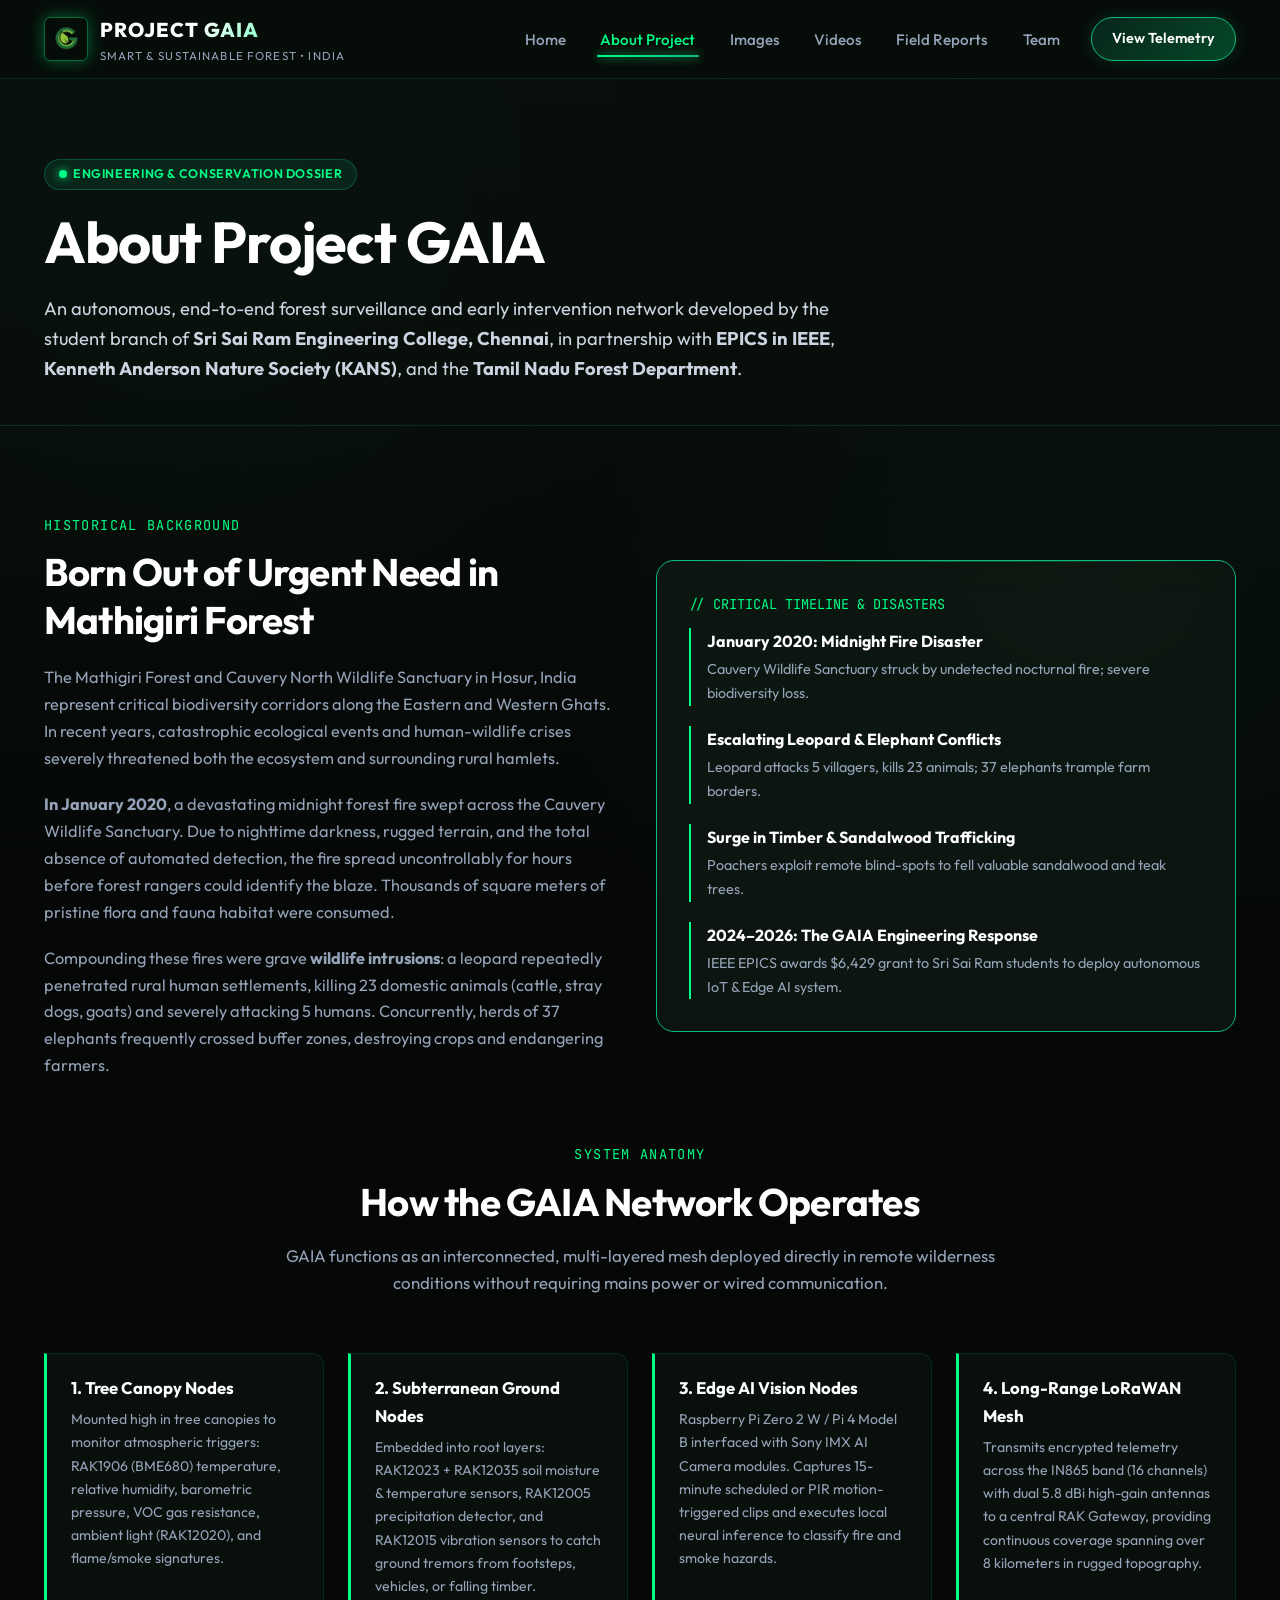
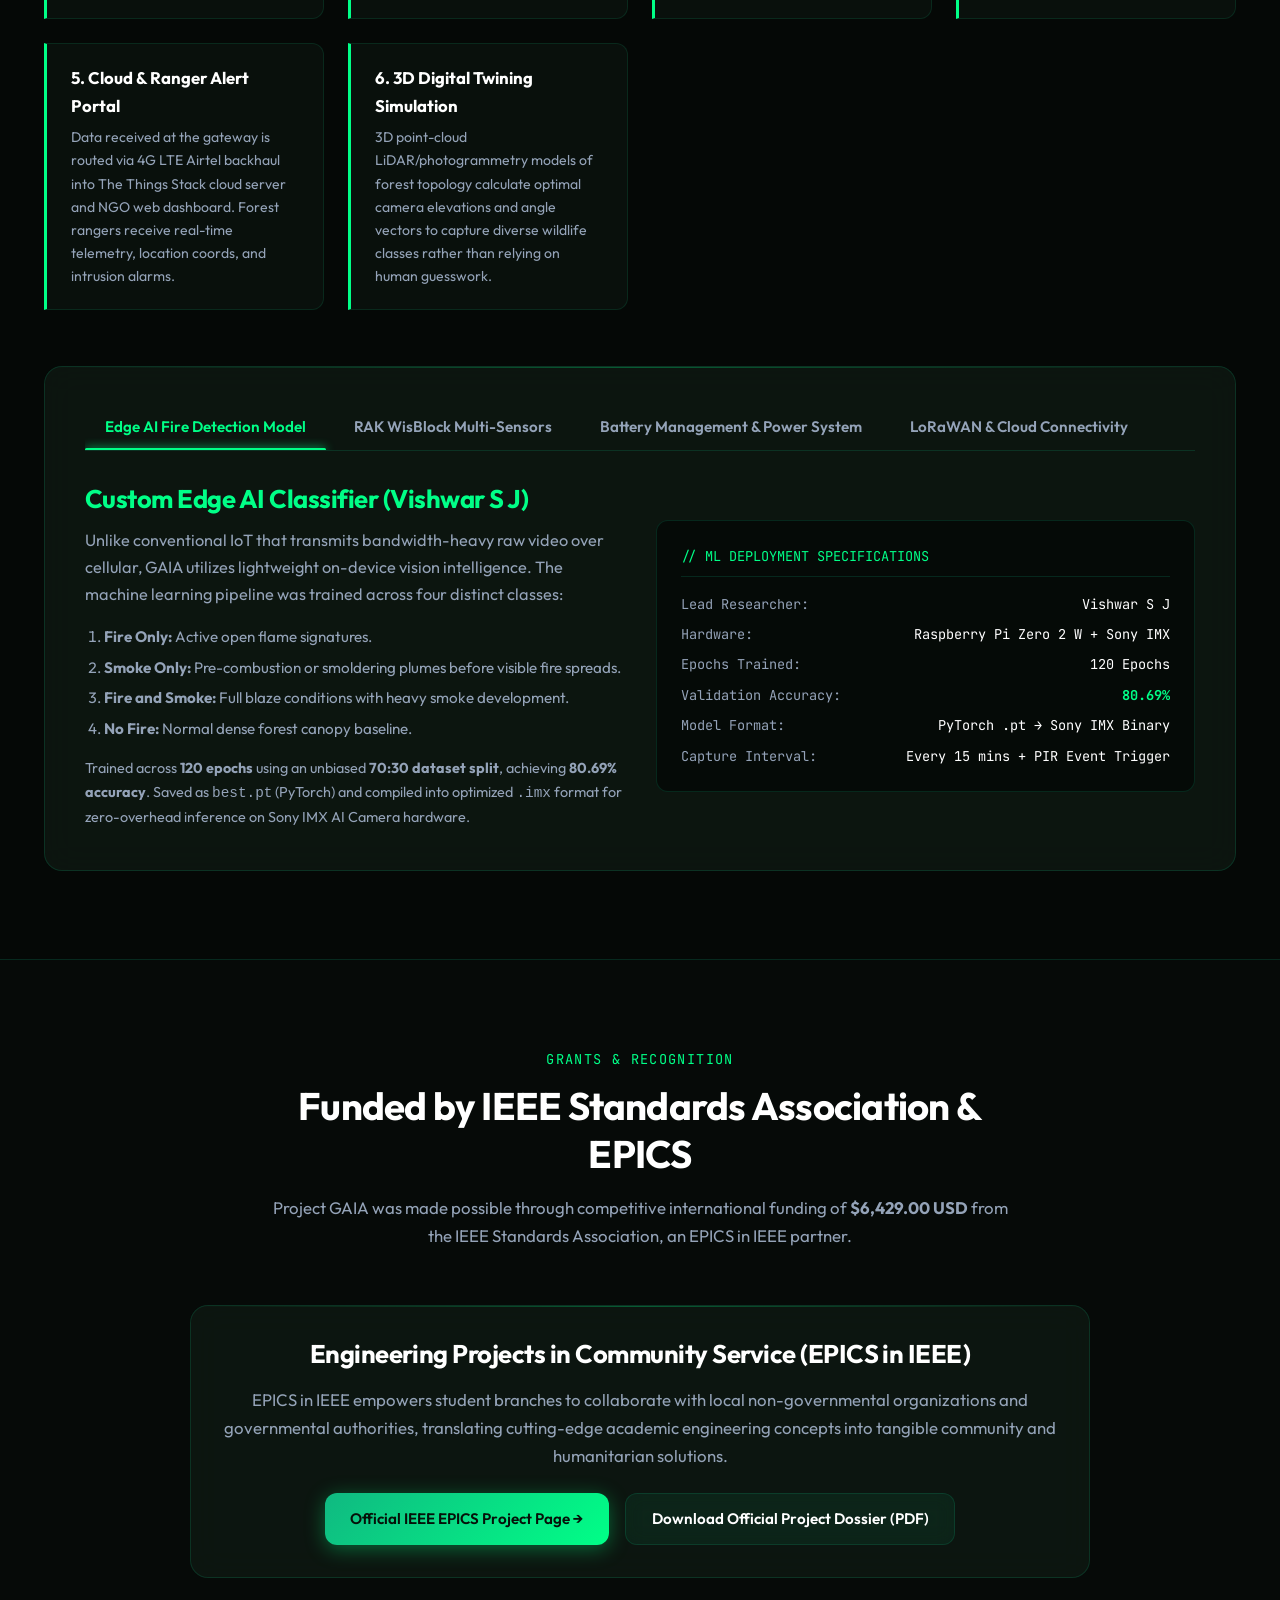
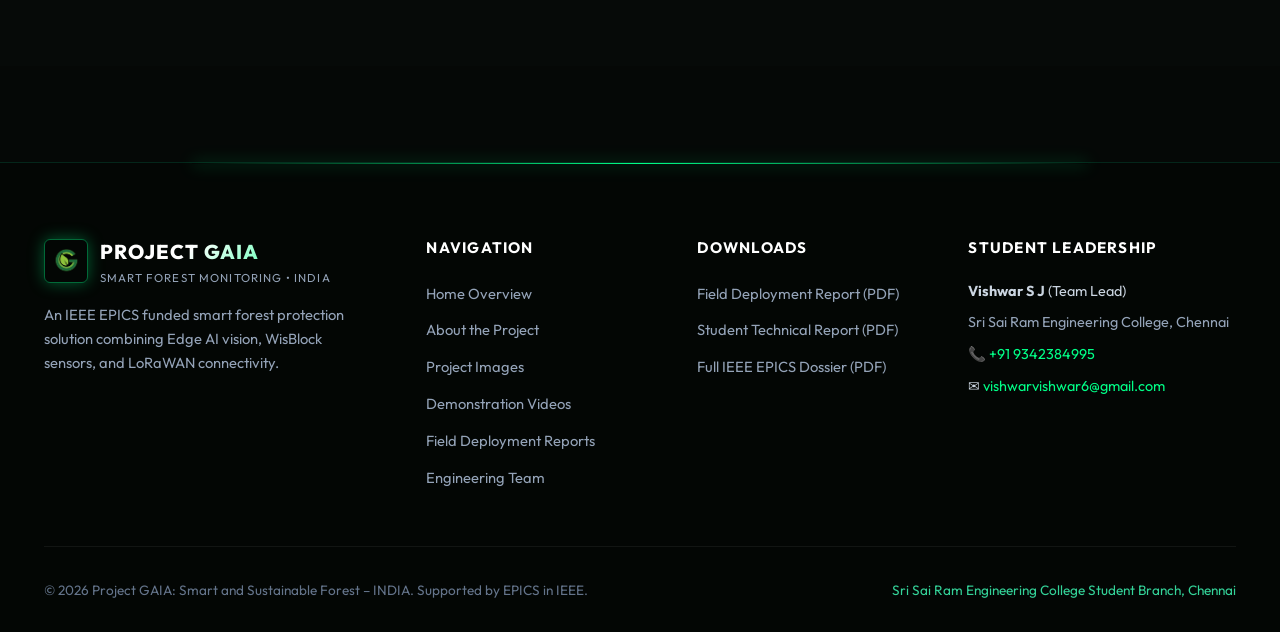
==== about.html @ 114e64c2 "feat: complete Project GAIA static website, assets, and field deployment documentation" ====
<!DOCTYPE html>
<html lang="en">
<head>
  <meta charset="UTF-8">
  <meta name="viewport" content="width=device-width, initial-scale=1.0">
  <title>About Project GAIA | Smart Forest Architecture & Objectives</title>
  <meta name="description" content="Detailed engineering overview of Project GAIA: IEEE EPICS funded smart forest protection system for Cauvery Wildlife Sanctuary and Mathigiri Forest, Hosur, India.">
  <link rel="icon" type="image/png" href="assets/images/logo.png">
  
  <link rel="preconnect" href="https://fonts.googleapis.com">
  <link rel="preconnect" href="https://fonts.gstatic.com" crossorigin>
  <link href="https://fonts.googleapis.com/css2?family=JetBrains+Mono:wght@400;600;700&family=Outfit:wght@400;500;600;700;800;900&display=swap" rel="stylesheet">
  
  <link rel="stylesheet" href="assets/css/style.css">
</head>
<body>

  <!-- Navigation Bar -->
  <header class="navbar">
    <div class="container nav-container">
      <a href="index.html" class="brand-link">
        <img src="assets/images/logo.png" alt="GAIA Logo" class="brand-logo-img">
        <div class="brand-text">
          <span class="brand-title">PROJECT GAIA</span>
          <span class="brand-subtitle">Smart & Sustainable Forest • India</span>
        </div>
      </a>

      <button class="mobile-toggle" id="mobileToggle" aria-label="Toggle Navigation">☰</button>

      <nav>
        <ul class="nav-menu" id="navMenu">
          <li><a href="index.html" class="nav-link">Home</a></li>
          <li><a href="about.html" class="nav-link active">About Project</a></li>
          <li><a href="gallery.html" class="nav-link">Images</a></li>
          <li><a href="videos.html" class="nav-link">Videos</a></li>
          <li><a href="reports.html" class="nav-link">Field Reports</a></li>
          <li><a href="team.html" class="nav-link">Team</a></li>
          <li><a href="reports.html" class="nav-cta-btn">View Telemetry</a></li>
        </ul>
      </nav>
    </div>
  </header>

  <!-- Page Header -->
  <section class="section" style="padding-top: 5rem; padding-bottom: 2.5rem; border-bottom: 1px solid var(--border-subtle); background: rgba(9, 15, 11, 0.5);">
    <div class="container">
      <div style="max-width: 800px;">
        <span class="badge-pill" style="margin-bottom: 1rem;">
          <span class="badge-pulse"></span>
          Engineering & Conservation Dossier
        </span>
        <h1 style="margin-bottom: 1rem;">About Project GAIA</h1>
        <p style="font-size: 1.15rem; color: #cbd5e1;">
          An autonomous, end-to-end forest surveillance and early intervention network developed by the student branch of <strong>Sri Sai Ram Engineering College, Chennai</strong>, in partnership with <strong>EPICS in IEEE</strong>, <strong>Kenneth Anderson Nature Society (KANS)</strong>, and the <strong>Tamil Nadu Forest Department</strong>.
        </p>
      </div>
    </div>
  </section>

  <!-- Context & Origin Story -->
  <section class="section">
    <div class="container">
      <div class="grid-2" style="align-items: center; margin-bottom: 4rem;">
        <div>
          <span class="section-tag">Historical Background</span>
          <h2 style="margin-bottom: 1.25rem;">Born Out of Urgent Need in Mathigiri Forest</h2>
          <p style="margin-bottom: 1.2rem;">
            The Mathigiri Forest and Cauvery North Wildlife Sanctuary in Hosur, India represent critical biodiversity corridors along the Eastern and Western Ghats. In recent years, catastrophic ecological events and human-wildlife crises severely threatened both the ecosystem and surrounding rural hamlets.
          </p>
          <p style="margin-bottom: 1.2rem;">
            <strong>In January 2020</strong>, a devastating midnight forest fire swept across the Cauvery Wildlife Sanctuary. Due to nighttime darkness, rugged terrain, and the total absence of automated detection, the fire spread uncontrollably for hours before forest rangers could identify the blaze. Thousands of square meters of pristine flora and fauna habitat were consumed.
          </p>
          <p>
            Compounding these fires were grave <strong>wildlife intrusions</strong>: a leopard repeatedly penetrated rural human settlements, killing 23 domestic animals (cattle, stray dogs, goats) and severely attacking 5 humans. Concurrently, herds of 37 elephants frequently crossed buffer zones, destroying crops and endangering farmers.
          </p>
        </div>

        <div>
          <div class="glass-card" style="border-color: var(--accent-primary);">
            <div style="font-family: var(--font-mono); font-size: 0.85rem; color: var(--accent-neon); margin-bottom: 0.75rem;">
              // CRITICAL TIMELINE & DISASTERS
            </div>
            <div style="display: flex; flex-direction: column; gap: 1.25rem;">
              <div style="border-left: 2px solid var(--accent-neon); padding-left: 1rem;">
                <strong style="color: #ffffff;">January 2020: Midnight Fire Disaster</strong>
                <p style="font-size: 0.9rem; margin-top: 0.25rem;">Cauvery Wildlife Sanctuary struck by undetected nocturnal fire; severe biodiversity loss.</p>
              </div>
              <div style="border-left: 2px solid var(--accent-neon); padding-left: 1rem;">
                <strong style="color: #ffffff;">Escalating Leopard & Elephant Conflicts</strong>
                <p style="font-size: 0.9rem; margin-top: 0.25rem;">Leopard attacks 5 villagers, kills 23 animals; 37 elephants trample farm borders.</p>
              </div>
              <div style="border-left: 2px solid var(--accent-neon); padding-left: 1rem;">
                <strong style="color: #ffffff;">Surge in Timber & Sandalwood Trafficking</strong>
                <p style="font-size: 0.9rem; margin-top: 0.25rem;">Poachers exploit remote blind-spots to fell valuable sandalwood and teak trees.</p>
              </div>
              <div style="border-left: 2px solid var(--accent-neon); padding-left: 1rem;">
                <strong style="color: #ffffff;">2024–2026: The GAIA Engineering Response</strong>
                <p style="font-size: 0.9rem; margin-top: 0.25rem;">IEEE EPICS awards $6,429 grant to Sri Sai Ram students to deploy autonomous IoT & Edge AI system.</p>
              </div>
            </div>
          </div>
        </div>
      </div>

      <!-- Technological Deep-Dive -->
      <div class="section-title-wrap">
        <span class="section-tag">System Anatomy</span>
        <h2 class="section-heading">How the GAIA Network Operates</h2>
        <p class="section-desc">
          GAIA functions as an interconnected, multi-layered mesh deployed directly in remote wilderness conditions without requiring mains power or wired communication.
        </p>
      </div>

      <div class="tech-spec-grid" style="margin-bottom: 3.5rem;">
        <div class="spec-box">
          <div class="spec-title">1. Tree Canopy Nodes</div>
          <div class="spec-desc">
            Mounted high in tree canopies to monitor atmospheric triggers: RAK1906 (BME680) temperature, relative humidity, barometric pressure, VOC gas resistance, ambient light (RAK12020), and flame/smoke signatures.
          </div>
        </div>

        <div class="spec-box">
          <div class="spec-title">2. Subterranean Ground Nodes</div>
          <div class="spec-desc">
            Embedded into root layers: RAK12023 + RAK12035 soil moisture & temperature sensors, RAK12005 precipitation detector, and RAK12015 vibration sensors to catch ground tremors from footsteps, vehicles, or falling timber.
          </div>
        </div>

        <div class="spec-box">
          <div class="spec-title">3. Edge AI Vision Nodes</div>
          <div class="spec-desc">
            Raspberry Pi Zero 2 W / Pi 4 Model B interfaced with Sony IMX AI Camera modules. Captures 15-minute scheduled or PIR motion-triggered clips and executes local neural inference to classify fire and smoke hazards.
          </div>
        </div>

        <div class="spec-box">
          <div class="spec-title">4. Long-Range LoRaWAN Mesh</div>
          <div class="spec-desc">
            Transmits encrypted telemetry across the IN865 band (16 channels) with dual 5.8 dBi high-gain antennas to a central RAK Gateway, providing continuous coverage spanning over 8 kilometers in rugged topography.
          </div>
        </div>

        <div class="spec-box">
          <div class="spec-title">5. Cloud & Ranger Alert Portal</div>
          <div class="spec-desc">
            Data received at the gateway is routed via 4G LTE Airtel backhaul into The Things Stack cloud server and NGO web dashboard. Forest rangers receive real-time telemetry, location coords, and intrusion alarms.
          </div>
        </div>

        <div class="spec-box">
          <div class="spec-title">6. 3D Digital Twining Simulation</div>
          <div class="spec-desc">
            3D point-cloud LiDAR/photogrammetry models of forest topology calculate optimal camera elevations and angle vectors to capture diverse wildlife classes rather than relying on human guesswork.
          </div>
        </div>
      </div>

      <!-- Deep Dive Tabs: ML Model, Sensors, BMS -->
      <div class="tabs-wrapper glass-card" style="padding: 2.5rem;">
        <div class="tabs-nav">
          <button class="tab-btn active" data-tab="tabEdgeAI">Edge AI Fire Detection Model</button>
          <button class="tab-btn" data-tab="tabSensors">RAK WisBlock Multi-Sensors</button>
          <button class="tab-btn" data-tab="tabBMS">Battery Management & Power System</button>
          <button class="tab-btn" data-tab="tabLoRa">LoRaWAN & Cloud Connectivity</button>
        </div>

        <!-- Tab 1: Edge AI -->
        <div class="tab-pane active" id="tabEdgeAI">
          <div class="grid-2" style="align-items: center;">
            <div>
              <h3 style="color: var(--accent-neon); margin-bottom: 0.8rem;">Custom Edge AI Classifier (Vishwar S J)</h3>
              <p style="margin-bottom: 1rem;">
                Unlike conventional IoT that transmits bandwidth-heavy raw video over cellular, GAIA utilizes lightweight on-device vision intelligence. The machine learning pipeline was trained across four distinct classes:
              </p>
              <ol style="color: var(--text-muted); font-size: 0.95rem; padding-left: 1.2rem; display: flex; flex-direction: column; gap: 0.35rem; margin-bottom: 1rem;">
                <li><strong>Fire Only:</strong> Active open flame signatures.</li>
                <li><strong>Smoke Only:</strong> Pre-combustion or smoldering plumes before visible fire spreads.</li>
                <li><strong>Fire and Smoke:</strong> Full blaze conditions with heavy smoke development.</li>
                <li><strong>No Fire:</strong> Normal dense forest canopy baseline.</li>
              </ol>
              <p style="font-size: 0.9rem;">
                Trained across <strong>120 epochs</strong> using an unbiased <strong>70:30 dataset split</strong>, achieving <strong>80.69% accuracy</strong>. Saved as <code>best.pt</code> (PyTorch) and compiled into optimized <code>.imx</code> format for zero-overhead inference on Sony IMX AI Camera hardware.
              </p>
            </div>
            <div>
              <div style="background: rgba(0, 0, 0, 0.5); border: 1px solid var(--border-subtle); border-radius: var(--radius-md); padding: 1.5rem; font-family: var(--font-mono); font-size: 0.85rem;">
                <div style="color: var(--accent-neon); border-bottom: 1px solid var(--border-subtle); padding-bottom: 0.5rem; margin-bottom: 1rem;">
                  // ML DEPLOYMENT SPECIFICATIONS
                </div>
                <div style="display: flex; justify-content: space-between; margin-bottom: 0.5rem;">
                  <span style="color: var(--text-muted);">Lead Researcher:</span>
                  <span style="color: #ffffff;">Vishwar S J</span>
                </div>
                <div style="display: flex; justify-content: space-between; margin-bottom: 0.5rem;">
                  <span style="color: var(--text-muted);">Hardware:</span>
                  <span style="color: #ffffff;">Raspberry Pi Zero 2 W + Sony IMX</span>
                </div>
                <div style="display: flex; justify-content: space-between; margin-bottom: 0.5rem;">
                  <span style="color: var(--text-muted);">Epochs Trained:</span>
                  <span style="color: #ffffff;">120 Epochs</span>
                </div>
                <div style="display: flex; justify-content: space-between; margin-bottom: 0.5rem;">
                  <span style="color: var(--text-muted);">Validation Accuracy:</span>
                  <span style="color: var(--accent-neon); font-weight: bold;">80.69%</span>
                </div>
                <div style="display: flex; justify-content: space-between; margin-bottom: 0.5rem;">
                  <span style="color: var(--text-muted);">Model Format:</span>
                  <span style="color: #ffffff;">PyTorch .pt &rarr; Sony IMX Binary</span>
                </div>
                <div style="display: flex; justify-content: space-between;">
                  <span style="color: var(--text-muted);">Capture Interval:</span>
                  <span style="color: #ffffff;">Every 15 mins + PIR Event Trigger</span>
                </div>
              </div>
            </div>
          </div>
        </div>

        <!-- Tab 2: Sensors -->
        <div class="tab-pane" id="tabSensors">
          <div class="grid-2" style="align-items: center;">
            <div>
              <h3 style="color: var(--accent-neon); margin-bottom: 0.8rem;">WisBlock Sensor Suite (Thivyadharshini)</h3>
              <p style="margin-bottom: 1rem;">
                Each distributed node incorporates modular RAK WisBlock peripherals carefully selected for multi-parameter environmental acquisition:
              </p>
              <ul style="color: var(--text-muted); font-size: 0.92rem; padding-left: 1.2rem; display: flex; flex-direction: column; gap: 0.4rem;">
                <li><code>RAK1906 (BME680):</code> Temp, relative humidity, pressure, and gas index.</li>
                <li><code>RAK12033 (IIM42652):</code> 6-axis accelerometer & gyro for tree sway & seismic monitoring.</li>
                <li><code>RAK12020:</code> Ambient light intensity measurement.</li>
                <li><code>RAK12006:</code> Passive Infrared (PIR) motion detection for animal/human intrusion.</li>
                <li><code>RAK12015:</code> Vibration disturbance detector for chainsaw/illegal logging detection.</li>
                <li><code>RAK12500:</code> u-blox GNSS for precision node geolocation.</li>
                <li><code>RAK12023 + RAK12035:</code> Soil moisture and subterranean temperature sensing.</li>
                <li><code>RAK12005 + RAK12030:</code> Rain detection system.</li>
                <li><code>RAK18001:</code> Buzzer module for audible deterrent and diagnostic testing.</li>
              </ul>
            </div>
            <div>
              <img src="assets/images/sensor_circuit_box.jpg" alt="Sensor Circuit Hardware Box" style="width: 100%; border-radius: var(--radius-md); border: 1px solid var(--border-subtle);">
            </div>
          </div>
        </div>

        <!-- Tab 3: BMS -->
        <div class="tab-pane" id="tabBMS">
          <div class="grid-2" style="align-items: center;">
            <div>
              <h3 style="color: var(--accent-neon); margin-bottom: 0.8rem;">Power System & BMS Design (Kanmanni)</h3>
              <p style="margin-bottom: 1rem;">
                Operating in impenetrable jungle requires uncompromising power efficiency and safety. Kanmanni designed a dual-tier power architecture:
              </p>
              <div style="margin-bottom: 1rem;">
                <strong style="color: #ffffff;">Raspberry Pi Nodes:</strong>
                <p style="font-size: 0.9rem; color: var(--text-muted);">
                  Powered by a 2S LiFePO4 (6V, 6Ah, 32650 cells) pack. LiFePO4 offers ultra-stable voltage discharge (7.2V down to ~5.5V), superior thermal stability in forest fires, 2000+ cycle life, and low internal resistance. Regulated via an MP1584 3A DC-DC buck converter (90–95% efficiency, 5V regulated output) and protected with a 1.5A slow-blow fuse.
                </p>
              </div>
              <div>
                <strong style="color: #ffffff;">Autonomous RAK WisBlock Nodes:</strong>
                <p style="font-size: 0.9rem; color: var(--text-muted);">
                  Powered by Saft 3.6V 2.6Ah Lithium Thionyl Chloride (Li-SOCl2) non-rechargeable chemistry, featuring negligible self-discharge and wide temperature tolerance for multi-year maintenance-free lifespan, stepped down with XL4015 converters.
                </p>
              </div>
            </div>
            <div>
              <div style="background: rgba(0, 0, 0, 0.5); border: 1px solid var(--border-subtle); border-radius: var(--radius-md); padding: 1.5rem; font-family: var(--font-mono); font-size: 0.85rem;">
                <div style="color: var(--accent-neon); border-bottom: 1px solid var(--border-subtle); padding-bottom: 0.5rem; margin-bottom: 1rem;">
                  // POWER ARCHITECTURE METRICS
                </div>
                <div style="display: flex; justify-content: space-between; margin-bottom: 0.5rem;">
                  <span style="color: var(--text-muted);">Battery Chemistry:</span>
                  <span style="color: #ffffff;">2S LiFePO4 (32650) / Li-SOCl2</span>
                </div>
                <div style="display: flex; justify-content: space-between; margin-bottom: 0.5rem;">
                  <span style="color: var(--text-muted);">Energy Capacity:</span>
                  <span style="color: #ffffff;">~38 Wh (6V, 6Ah)</span>
                </div>
                <div style="display: flex; justify-content: space-between; margin-bottom: 0.5rem;">
                  <span style="color: var(--text-muted);">Cycle Life:</span>
                  <span style="color: var(--accent-neon);">2000+ Full Cycles</span>
                </div>
                <div style="display: flex; justify-content: space-between; margin-bottom: 0.5rem;">
                  <span style="color: var(--text-muted);">DC Buck Converter:</span>
                  <span style="color: #ffffff;">MP1584 (3A peak, 95% eff)</span>
                </div>
                <div style="display: flex; justify-content: space-between; margin-bottom: 0.5rem;">
                  <span style="color: var(--text-muted);">Protection:</span>
                  <span style="color: #ffffff;">1.5A Slow-Blow Thermal Fuse</span>
                </div>
                <div style="display: flex; justify-content: space-between;">
                  <span style="color: var(--text-muted);">Duty Cycling:</span>
                  <span style="color: #ffffff;">Deep Sleep + Event Trigger</span>
                </div>
              </div>
            </div>
          </div>
        </div>

        <!-- Tab 4: LoRaWAN -->
        <div class="tab-pane" id="tabLoRa">
          <div class="grid-2" style="align-items: center;">
            <div>
              <h3 style="color: var(--accent-neon); margin-bottom: 0.8rem;">LoRaWAN Long-Range Mesh Topology</h3>
              <p style="margin-bottom: 1rem;">
                Operating in the <strong>IN865 Band (India 865–867 MHz)</strong> across 16 frequency channels, GAIA solves the notorious forest attenuation issue where foliage absorbs 2.4GHz Wi-Fi and Bluetooth.
              </p>
              <ul style="color: var(--text-muted); font-size: 0.92rem; padding-left: 1.2rem; display: flex; flex-direction: column; gap: 0.4rem; margin-bottom: 1rem;">
                <li><strong>OTAA Activation:</strong> Over-The-Air Activation ensures end-to-end cryptographic keys for secure packet transport.</li>
                <li><strong>High-Gain Dual Antennas:</strong> Dual 5.8 dBi omnidirectional antennas extend coverage to nearly 8 km in hilly forest terrain.</li>
                <li><strong>Airtel 4G Cellular Backhaul:</strong> Forward packets from the gateway to The Things Stack cloud server for processing.</li>
                <li><strong>Adaptive Spreading Factor:</strong> Spreading factors (SF7 through SF12) adapt dynamically to forest canopy jitter and seasonal foliage density.</li>
              </ul>
            </div>
            <div>
              <img src="assets/images/gateway_antenna.jpg" alt="LoRaWAN Gateway Mast" style="width: 100%; border-radius: var(--radius-md); border: 1px solid var(--border-subtle); max-height: 320px; object-fit: cover;">
            </div>
          </div>
        </div>
      </div>
    </div>
  </section>

  <!-- Funding & Institutional Partnership Section -->
  <section class="section" style="background: rgba(8, 14, 10, 0.4); border-top: 1px solid var(--border-subtle);">
    <div class="container">
      <div class="section-title-wrap">
        <span class="section-tag">Grants & Recognition</span>
        <h2 class="section-heading">Funded by IEEE Standards Association & EPICS</h2>
        <p class="section-desc">
          Project GAIA was made possible through competitive international funding of <strong>$6,429.00 USD</strong> from the IEEE Standards Association, an EPICS in IEEE partner.
        </p>
      </div>

      <div class="glass-card" style="text-align: center; max-width: 900px; margin: 0 auto;">
        <h3 style="color: #ffffff; margin-bottom: 1rem;">Engineering Projects in Community Service (EPICS in IEEE)</h3>
        <p style="color: var(--text-muted); margin-bottom: 1.5rem; font-size: 1.05rem;">
          EPICS in IEEE empowers student branches to collaborate with local non-governmental organizations and governmental authorities, translating cutting-edge academic engineering concepts into tangible community and humanitarian solutions.
        </p>
        <div style="display: flex; justify-content: center; gap: 1rem; flex-wrap: wrap;">
          <a href="https://epics.ieee.org/project/gaia-smart-and-sustainable-forest-india/" target="_blank" rel="noopener" class="btn btn-primary">
            Official IEEE EPICS Project Page &rarr;
          </a>
          <a href="assets/docs/REPORT-IEEE-GAIA.pdf" download class="btn btn-secondary">
            Download Official Project Dossier (PDF)
          </a>
        </div>
      </div>
    </div>
  </section>

  <!-- Footer -->
  <footer class="footer">
    <div class="container">
      <div class="footer-grid">
        <div>
          <div class="brand-link">
            <img src="assets/images/logo.png" alt="GAIA Logo" class="brand-logo-img">
            <div class="brand-text">
              <span class="brand-title">PROJECT GAIA</span>
              <span class="brand-subtitle">Smart Forest Monitoring • India</span>
            </div>
          </div>
          <p class="footer-brand-desc">
            An IEEE EPICS funded smart forest protection solution combining Edge AI vision, WisBlock sensors, and LoRaWAN connectivity.
          </p>
        </div>

        <div>
          <div class="footer-col-title">Navigation</div>
          <ul class="footer-links">
            <li><a href="index.html">Home Overview</a></li>
            <li><a href="about.html">About the Project</a></li>
            <li><a href="gallery.html">Project Images</a></li>
            <li><a href="videos.html">Demonstration Videos</a></li>
            <li><a href="reports.html">Field Deployment Reports</a></li>
            <li><a href="team.html">Engineering Team</a></li>
          </ul>
        </div>

        <div>
          <div class="footer-col-title">Downloads</div>
          <ul class="footer-links">
            <li><a href="assets/docs/GAIA_Field_Deployment_Report.pdf" download>Field Deployment Report (PDF)</a></li>
            <li><a href="assets/docs/GAIA_Students_Report.pdf" download>Student Technical Report (PDF)</a></li>
            <li><a href="assets/docs/REPORT-IEEE-GAIA.pdf" download>Full IEEE EPICS Dossier (PDF)</a></li>
          </ul>
        </div>

        <div>
          <div class="footer-col-title">Student Leadership</div>
          <div style="font-size: 0.9rem; color: #cbd5e1; display: flex; flex-direction: column; gap: 0.5rem;">
            <div><strong>Vishwar S J</strong> (Team Lead)</div>
            <div style="color: var(--text-muted);">Sri Sai Ram Engineering College, Chennai</div>
            <div>📞 <a href="tel:9342384995" style="color: var(--accent-neon);">+91 9342384995</a></div>
            <div>✉ <a href="mailto:vishwarvishwar6@gmail.com" style="color: var(--accent-neon);">vishwarvishwar6@gmail.com</a></div>
          </div>
        </div>
      </div>

      <div class="footer-bottom">
        <div>&copy; 2026 Project GAIA: Smart and Sustainable Forest – INDIA. Supported by EPICS in IEEE.</div>
        <div style="color: var(--accent-light);">Sri Sai Ram Engineering College Student Branch, Chennai</div>
      </div>
    </div>
  </footer>

  <script src="assets/js/main.js"></script>
</body>
</html>
---- assets/css/style.css ----
/* ==========================================================================
   GAIA 2.0: SMART AND SUSTAINABLE FOREST - INDIA
   Design System: Black & Emerald / Cyber Green Modern Dark Theme
   ========================================================================== */

:root {
  --bg-darkest: #050806;
  --bg-primary: #0a0f0c;
  --bg-secondary: #0f1712;
  --bg-tertiary: #14221a;
  --bg-card: rgba(15, 26, 19, 0.75);
  --bg-card-hover: rgba(22, 38, 28, 0.85);
  --bg-glass: rgba(10, 20, 14, 0.65);
  
  --accent-primary: #10b981;       /* Emerald */
  --accent-neon: #00ff87;          /* Cyber Green */
  --accent-light: #34d399;         /* Mint */
  --accent-muted: #059669;
  --accent-glow: rgba(0, 255, 135, 0.25);
  --accent-glow-subtle: rgba(16, 185, 129, 0.12);
  
  --text-main: #f3fdf6;
  --text-muted: #94a3b8;
  --text-dim: #64748b;
  --text-highlight: #a7f3d0;
  
  --border-subtle: rgba(16, 185, 129, 0.18);
  --border-active: rgba(0, 255, 135, 0.45);
  --border-glass: rgba(255, 255, 255, 0.08);

  --font-sans: 'Outfit', 'Inter', -apple-system, BlinkMacSystemFont, "Segoe UI", Roboto, sans-serif;
  --font-mono: 'JetBrains Mono', 'SFMono-Regular', Consolas, 'Liberation Mono', Menlo, monospace;

  --transition-fast: 0.2s cubic-bezier(0.4, 0, 0.2, 1);
  --transition-smooth: 0.35s cubic-bezier(0.16, 1, 0.3, 1);
  --radius-sm: 6px;
  --radius-md: 12px;
  --radius-lg: 18px;
  --radius-full: 9999px;
  
  --container-max: 1240px;
}

/* Reset & Box Sizing */
*, *::before, *::after {
  box-sizing: border-box;
  margin: 0;
  padding: 0;
}

html {
  scroll-behavior: smooth;
  color-scheme: dark;
}

body {
  font-family: var(--font-sans);
  background-color: var(--bg-darkest);
  color: var(--text-main);
  line-height: 1.65;
  min-height: 100vh;
  overflow-x: hidden;
  position: relative;
  background-image: 
    radial-gradient(circle at 15% 20%, rgba(0, 255, 135, 0.04) 0%, transparent 40%),
    radial-gradient(circle at 85% 65%, rgba(16, 185, 129, 0.04) 0%, transparent 45%),
    linear-gradient(rgba(10, 15, 12, 0.95), rgba(5, 8, 6, 0.98)),
    repeating-linear-gradient(0deg, transparent, transparent 40px, rgba(16, 185, 129, 0.015) 40px, rgba(16, 185, 129, 0.015) 41px),
    repeating-linear-gradient(90deg, transparent, transparent 40px, rgba(16, 185, 129, 0.015) 40px, rgba(16, 185, 129, 0.015) 41px);
  background-attachment: fixed;
}

/* Typography Helpers */
h1, h2, h3, h4, h5, h6 {
  font-weight: 700;
  color: #ffffff;
  line-height: 1.25;
  letter-spacing: -0.02em;
}

h1 { font-size: clamp(2.4rem, 4.5vw, 3.8rem); }
h2 { font-size: clamp(1.8rem, 3vw, 2.5rem); }
h3 { font-size: clamp(1.3rem, 2vw, 1.7rem); }
h4 { font-size: 1.2rem; }

p {
  color: var(--text-muted);
  font-size: 1.02rem;
}

a {
  color: var(--accent-light);
  text-decoration: none;
  transition: color var(--transition-fast);
}

a:hover {
  color: var(--accent-neon);
}

/* Container */
.container {
  width: 100%;
  max-width: var(--container-max);
  margin-left: auto;
  margin-right: auto;
  padding-left: 1.5rem;
  padding-right: 1.5rem;
}

/* Navigation Bar */
.navbar {
  position: sticky;
  top: 0;
  z-index: 1000;
  background: rgba(7, 12, 9, 0.85);
  backdrop-filter: blur(20px);
  -webkit-backdrop-filter: blur(20px);
  border-bottom: 1px solid var(--border-subtle);
  transition: all var(--transition-smooth);
}

.navbar.scrolled {
  background: rgba(5, 8, 6, 0.95);
  box-shadow: 0 10px 30px rgba(0, 0, 0, 0.5), 0 0 15px var(--accent-glow-subtle);
}

.nav-container {
  display: flex;
  align-items: center;
  justify-content: space-between;
  height: 78px;
}

.brand-link {
  display: flex;
  align-items: center;
  gap: 12px;
  color: #ffffff;
  text-decoration: none;
}

.brand-logo-img {
  width: 44px;
  height: 44px;
  border-radius: var(--radius-sm);
  object-fit: cover;
  box-shadow: 0 0 16px rgba(0, 255, 135, 0.35);
  border: 1px solid rgba(0, 255, 135, 0.4);
}

.brand-text {
  display: flex;
  flex-direction: column;
}

.brand-title {
  font-size: 1.25rem;
  font-weight: 800;
  letter-spacing: 0.05em;
  background: linear-gradient(135deg, #ffffff 40%, var(--accent-neon) 100%);
  -webkit-background-clip: text;
  -webkit-text-fill-color: transparent;
}

.brand-subtitle {
  font-size: 0.72rem;
  color: var(--text-muted);
  text-transform: uppercase;
  letter-spacing: 0.1em;
}

.nav-menu {
  display: flex;
  align-items: center;
  gap: 1.75rem;
  list-style: none;
}

.nav-link {
  position: relative;
  font-size: 0.95rem;
  font-weight: 500;
  color: var(--text-muted);
  padding: 0.5rem 0.2rem;
  transition: color var(--transition-fast);
}

.nav-link:hover,
.nav-link.active {
  color: var(--accent-neon);
}

.nav-link.active::after,
.nav-link:hover::after {
  content: '';
  position: absolute;
  bottom: 0;
  left: 0;
  width: 100%;
  height: 2px;
  background: linear-gradient(90deg, var(--accent-neon), var(--accent-primary));
  box-shadow: 0 0 10px var(--accent-neon);
  border-radius: 2px;
}

.nav-cta-btn {
  display: inline-flex;
  align-items: center;
  gap: 8px;
  background: linear-gradient(135deg, rgba(16, 185, 129, 0.15), rgba(0, 255, 135, 0.25));
  border: 1px solid var(--accent-primary);
  color: #ffffff;
  padding: 0.55rem 1.25rem;
  border-radius: var(--radius-full);
  font-size: 0.9rem;
  font-weight: 600;
  transition: all var(--transition-smooth);
  box-shadow: 0 0 15px rgba(16, 185, 129, 0.2);
}

.nav-cta-btn:hover {
  background: linear-gradient(135deg, var(--accent-primary), var(--accent-neon));
  color: #050806;
  box-shadow: 0 0 25px rgba(0, 255, 135, 0.6);
  transform: translateY(-2px);
}

.mobile-toggle {
  display: none;
  background: transparent;
  border: 1px solid var(--border-subtle);
  color: var(--text-main);
  padding: 8px 12px;
  border-radius: var(--radius-sm);
  font-size: 1.3rem;
  cursor: pointer;
  transition: border-color var(--transition-fast);
}

.mobile-toggle:hover {
  border-color: var(--accent-neon);
}

/* Badge Styles */
.badge-pill {
  display: inline-flex;
  align-items: center;
  gap: 6px;
  padding: 4px 14px;
  border-radius: var(--radius-full);
  font-size: 0.78rem;
  font-weight: 600;
  letter-spacing: 0.05em;
  text-transform: uppercase;
  background: rgba(16, 185, 129, 0.12);
  border: 1px solid rgba(16, 185, 129, 0.3);
  color: var(--accent-neon);
}

.badge-pulse {
  width: 8px;
  height: 8px;
  border-radius: 50%;
  background: var(--accent-neon);
  box-shadow: 0 0 10px var(--accent-neon);
  animation: pulseGlow 2s infinite;
}

@keyframes pulseGlow {
  0% { transform: scale(0.95); box-shadow: 0 0 0 0 rgba(0, 255, 135, 0.7); }
  70% { transform: scale(1.15); box-shadow: 0 0 0 8px rgba(0, 255, 135, 0); }
  100% { transform: scale(0.95); box-shadow: 0 0 0 0 rgba(0, 255, 135, 0); }
}

/* Buttons */
.btn {
  display: inline-flex;
  align-items: center;
  justify-content: center;
  gap: 10px;
  padding: 0.75rem 1.6rem;
  font-size: 0.95rem;
  font-weight: 600;
  border-radius: var(--radius-md);
  cursor: pointer;
  transition: all var(--transition-smooth);
  text-decoration: none;
  border: none;
}

.btn-primary {
  background: linear-gradient(135deg, #10b981, #00ff87);
  color: #061109;
  box-shadow: 0 4px 20px rgba(0, 255, 135, 0.35);
}

.btn-primary:hover {
  transform: translateY(-2px);
  box-shadow: 0 6px 28px rgba(0, 255, 135, 0.55);
  color: #030804;
}

.btn-secondary {
  background: rgba(16, 185, 129, 0.08);
  color: #ffffff;
  border: 1px solid var(--border-subtle);
  backdrop-filter: blur(10px);
}

.btn-secondary:hover {
  background: rgba(16, 185, 129, 0.18);
  border-color: var(--accent-neon);
  color: var(--accent-neon);
  transform: translateY(-2px);
  box-shadow: 0 0 20px var(--accent-glow-subtle);
}

.btn-sm {
  padding: 0.45rem 1rem;
  font-size: 0.85rem;
  border-radius: var(--radius-sm);
}

/* Cards & Glassmorphism */
.glass-card {
  background: var(--bg-card);
  border: 1px solid var(--border-subtle);
  backdrop-filter: blur(16px);
  -webkit-backdrop-filter: blur(16px);
  border-radius: var(--radius-lg);
  padding: 2rem;
  transition: all var(--transition-smooth);
  position: relative;
  overflow: hidden;
}

.glass-card::before {
  content: '';
  position: absolute;
  top: 0;
  left: 0;
  right: 0;
  height: 1px;
  background: linear-gradient(90deg, transparent, rgba(0, 255, 135, 0.3), transparent);
}

.glass-card:hover {
  background: var(--bg-card-hover);
  border-color: var(--border-active);
  transform: translateY(-4px);
  box-shadow: 0 12px 36px rgba(0, 0, 0, 0.6), 0 0 25px var(--accent-glow-subtle);
}

/* Sections */
.section {
  padding: 5.5rem 0;
  position: relative;
}

.section-title-wrap {
  text-align: center;
  max-width: 760px;
  margin: 0 auto 3.5rem auto;
}

.section-tag {
  color: var(--accent-neon);
  font-family: var(--font-mono);
  font-size: 0.85rem;
  letter-spacing: 0.1em;
  text-transform: uppercase;
  margin-bottom: 0.75rem;
  display: block;
}

.section-heading {
  margin-bottom: 1rem;
}

.section-desc {
  color: var(--text-muted);
  font-size: 1.05rem;
}

/* Stat Grid */
.stat-grid {
  display: grid;
  grid-template-columns: repeat(auto-fit, minmax(220px, 1fr));
  gap: 1.5rem;
  margin-top: 2rem;
}

.stat-card {
  background: rgba(14, 25, 18, 0.6);
  border: 1px solid var(--border-subtle);
  border-radius: var(--radius-md);
  padding: 1.75rem;
  text-align: center;
  transition: all var(--transition-smooth);
}

.stat-card:hover {
  border-color: var(--accent-neon);
  box-shadow: 0 0 25px var(--accent-glow-subtle);
  transform: translateY(-3px);
}

.stat-number {
  font-size: 2.8rem;
  font-weight: 800;
  color: var(--accent-neon);
  line-height: 1.1;
  margin-bottom: 0.5rem;
  font-family: var(--font-mono);
  text-shadow: 0 0 20px rgba(0, 255, 135, 0.4);
}

.stat-label {
  font-size: 0.88rem;
  font-weight: 600;
  color: #ffffff;
  text-transform: uppercase;
  letter-spacing: 0.08em;
  margin-bottom: 0.25rem;
}

.stat-subtext {
  font-size: 0.8rem;
  color: var(--text-dim);
}

/* Hero Section */
.hero-section {
  padding: 6.5rem 0 5rem 0;
  position: relative;
  overflow: hidden;
}

.hero-grid {
  display: grid;
  grid-template-columns: 1.2fr 0.8fr;
  gap: 3.5rem;
  align-items: center;
}

.hero-content {
  display: flex;
  flex-direction: column;
  gap: 1.5rem;
}

.hero-title {
  font-size: clamp(2.6rem, 5vw, 4.2rem);
  line-height: 1.1;
  font-weight: 800;
}

.hero-highlight {
  background: linear-gradient(135deg, #ffffff 10%, var(--accent-neon) 70%, #10b981 100%);
  -webkit-background-clip: text;
  -webkit-text-fill-color: transparent;
  display: inline-block;
}

.hero-lead {
  font-size: 1.18rem;
  color: #cbd5e1;
  max-width: 620px;
}

.hero-actions {
  display: flex;
  gap: 1rem;
  flex-wrap: wrap;
  margin-top: 0.5rem;
}

.hero-preview {
  position: relative;
}

.hero-img-frame {
  position: relative;
  border-radius: var(--radius-lg);
  overflow: hidden;
  border: 1px solid var(--border-active);
  box-shadow: 0 20px 50px rgba(0, 0, 0, 0.7), 0 0 30px var(--accent-glow-subtle);
}

.hero-img-frame img {
  width: 100%;
  height: auto;
  display: block;
  transition: transform var(--transition-smooth);
}

.hero-img-frame:hover img {
  transform: scale(1.02);
}

.hero-floating-chip {
  position: absolute;
  bottom: 20px;
  right: 20px;
  background: rgba(8, 15, 10, 0.9);
  border: 1px solid var(--accent-neon);
  backdrop-filter: blur(12px);
  padding: 12px 18px;
  border-radius: var(--radius-md);
  display: flex;
  align-items: center;
  gap: 12px;
  box-shadow: 0 10px 25px rgba(0,0,0,0.5), 0 0 15px rgba(0, 255, 135, 0.3);
}

/* Partners Row */
.partners-bar {
  padding: 2.5rem 0;
  border-top: 1px solid var(--border-subtle);
  border-bottom: 1px solid var(--border-subtle);
  background: rgba(10, 16, 12, 0.4);
}

.partners-title {
  text-align: center;
  font-size: 0.8rem;
  letter-spacing: 0.12em;
  text-transform: uppercase;
  color: var(--text-dim);
  margin-bottom: 1.5rem;
}

.partners-flex {
  display: flex;
  flex-wrap: wrap;
  align-items: center;
  justify-content: center;
  gap: 2.5rem;
}

.partner-item {
  display: flex;
  align-items: center;
  gap: 10px;
  font-size: 0.92rem;
  font-weight: 600;
  color: #cbd5e1;
  background: rgba(16, 185, 129, 0.05);
  border: 1px solid rgba(16, 185, 129, 0.15);
  padding: 8px 16px;
  border-radius: var(--radius-full);
  transition: all var(--transition-fast);
}

.partner-item:hover {
  border-color: var(--accent-neon);
  color: var(--accent-neon);
  transform: translateY(-2px);
}

.partner-dot {
  width: 6px;
  height: 6px;
  border-radius: 50%;
  background: var(--accent-neon);
}

/* Feature Grid */
.grid-3 {
  display: grid;
  grid-template-columns: repeat(auto-fit, minmax(320px, 1fr));
  gap: 2rem;
}

.grid-2 {
  display: grid;
  grid-template-columns: repeat(auto-fit, minmax(420px, 1fr));
  gap: 2rem;
}

.feature-icon-box {
  width: 56px;
  height: 56px;
  border-radius: var(--radius-md);
  background: linear-gradient(135deg, rgba(16, 185, 129, 0.2), rgba(0, 255, 135, 0.1));
  border: 1px solid var(--accent-primary);
  display: flex;
  align-items: center;
  justify-content: center;
  font-size: 1.6rem;
  color: var(--accent-neon);
  margin-bottom: 1.5rem;
  box-shadow: 0 0 20px rgba(0, 255, 135, 0.15);
}

/* Data Table Styling */
.table-responsive {
  width: 100%;
  overflow-x: auto;
  border-radius: var(--radius-md);
  border: 1px solid var(--border-subtle);
  background: rgba(9, 16, 12, 0.7);
  box-shadow: 0 10px 30px rgba(0, 0, 0, 0.4);
}

.data-table {
  width: 100%;
  border-collapse: collapse;
  font-size: 0.92rem;
  text-align: left;
}

.data-table th {
  background: rgba(16, 185, 129, 0.12);
  color: var(--accent-neon);
  padding: 14px 18px;
  font-family: var(--font-mono);
  font-size: 0.8rem;
  text-transform: uppercase;
  letter-spacing: 0.08em;
  border-bottom: 1px solid var(--border-active);
  white-space: nowrap;
}

.data-table td {
  padding: 14px 18px;
  border-bottom: 1px solid rgba(255, 255, 255, 0.05);
  color: #e2e8f0;
  font-family: var(--font-sans);
}

.data-table tr:hover td {
  background: rgba(16, 185, 129, 0.06);
}

.data-table code {
  font-family: var(--font-mono);
  background: rgba(0, 0, 0, 0.4);
  padding: 2px 6px;
  border-radius: 4px;
  color: var(--accent-light);
  font-size: 0.85em;
  border: 1px solid rgba(16, 185, 129, 0.2);
}

.status-tag {
  display: inline-flex;
  align-items: center;
  gap: 5px;
  padding: 2px 8px;
  border-radius: var(--radius-full);
  font-size: 0.75rem;
  font-weight: 600;
  text-transform: uppercase;
}

.status-active {
  background: rgba(16, 185, 129, 0.18);
  color: var(--accent-neon);
  border: 1px solid rgba(0, 255, 135, 0.4);
}

.status-warning {
  background: rgba(234, 179, 8, 0.18);
  color: #facc15;
  border: 1px solid rgba(250, 204, 21, 0.4);
}

.status-danger {
  background: rgba(239, 68, 68, 0.18);
  color: #f87171;
  border: 1px solid rgba(248, 113, 113, 0.4);
}

/* Gallery & Lightbox */
.gallery-filter {
  display: flex;
  flex-wrap: wrap;
  gap: 0.75rem;
  justify-content: center;
  margin-bottom: 2.5rem;
}

.filter-btn {
  background: rgba(16, 185, 129, 0.07);
  border: 1px solid var(--border-subtle);
  color: var(--text-muted);
  padding: 8px 18px;
  border-radius: var(--radius-full);
  font-size: 0.88rem;
  font-weight: 500;
  cursor: pointer;
  transition: all var(--transition-fast);
}

.filter-btn:hover,
.filter-btn.active {
  background: linear-gradient(135deg, var(--accent-primary), var(--accent-neon));
  color: #061109;
  border-color: var(--accent-neon);
  box-shadow: 0 0 15px rgba(0, 255, 135, 0.4);
  font-weight: 600;
}

.gallery-grid {
  display: grid;
  grid-template-columns: repeat(auto-fill, minmax(320px, 1fr));
  gap: 1.75rem;
}

.gallery-item {
  position: relative;
  border-radius: var(--radius-md);
  overflow: hidden;
  border: 1px solid var(--border-subtle);
  background: var(--bg-card);
  cursor: pointer;
  transition: all var(--transition-smooth);
}

.gallery-item:hover {
  transform: translateY(-6px);
  border-color: var(--accent-neon);
  box-shadow: 0 15px 35px rgba(0, 0, 0, 0.6), 0 0 25px var(--accent-glow-subtle);
}

.gallery-img-wrap {
  width: 100%;
  height: 240px;
  position: relative;
  overflow: hidden;
}

.gallery-img-wrap img {
  width: 100%;
  height: 100%;
  object-fit: cover;
  transition: transform var(--transition-smooth);
}

.gallery-item:hover .gallery-img-wrap img {
  transform: scale(1.08);
}

.gallery-overlay {
  position: absolute;
  inset: 0;
  background: linear-gradient(to top, rgba(5, 8, 6, 0.95) 0%, rgba(5, 8, 6, 0.3) 50%, transparent 100%);
  display: flex;
  flex-direction: column;
  justify-content: flex-end;
  padding: 1.25rem;
  opacity: 0.9;
  transition: opacity var(--transition-fast);
}

.gallery-title {
  font-size: 1.05rem;
  font-weight: 700;
  color: #ffffff;
  margin-bottom: 0.25rem;
}

.gallery-category {
  font-size: 0.78rem;
  color: var(--accent-neon);
  text-transform: uppercase;
  letter-spacing: 0.05em;
  font-family: var(--font-mono);
}

/* Lightbox Modal */
.lightbox-modal {
  position: fixed;
  inset: 0;
  z-index: 2000;
  background: rgba(3, 6, 4, 0.94);
  backdrop-filter: blur(25px);
  display: none;
  align-items: center;
  justify-content: center;
  padding: 2rem;
}

.lightbox-modal.active {
  display: flex;
}

.lightbox-content {
  position: relative;
  max-width: 90vw;
  max-height: 85vh;
  display: flex;
  flex-direction: column;
  align-items: center;
}

.lightbox-content img {
  max-width: 100%;
  max-height: 75vh;
  object-fit: contain;
  border-radius: var(--radius-md);
  border: 1px solid var(--accent-primary);
  box-shadow: 0 0 40px rgba(0, 255, 135, 0.3);
}

.lightbox-caption {
  margin-top: 1rem;
  text-align: center;
  color: #ffffff;
  font-size: 1rem;
}

.lightbox-close {
  position: absolute;
  top: 1.5rem;
  right: 1.5rem;
  background: rgba(16, 185, 129, 0.15);
  border: 1px solid var(--accent-primary);
  color: #ffffff;
  width: 44px;
  height: 44px;
  border-radius: 50%;
  display: flex;
  align-items: center;
  justify-content: center;
  font-size: 1.5rem;
  cursor: pointer;
  transition: all var(--transition-fast);
}

.lightbox-close:hover {
  background: var(--accent-neon);
  color: #050806;
}

/* Video Showcase */
.video-showcase-wrap {
  border-radius: var(--radius-lg);
  overflow: hidden;
  border: 1px solid var(--border-active);
  background: #000000;
  box-shadow: 0 20px 60px rgba(0, 0, 0, 0.8), 0 0 30px var(--accent-glow-subtle);
}

.main-video-player {
  width: 100%;
  max-height: 600px;
  display: block;
  outline: none;
}

.video-playlist-grid {
  display: grid;
  grid-template-columns: repeat(auto-fit, minmax(280px, 1fr));
  gap: 1.25rem;
  margin-top: 2rem;
}

.video-thumb-card {
  background: var(--bg-card);
  border: 1px solid var(--border-subtle);
  border-radius: var(--radius-md);
  padding: 1.25rem;
  cursor: pointer;
  transition: all var(--transition-smooth);
  display: flex;
  flex-direction: column;
  gap: 0.75rem;
}

.video-thumb-card:hover,
.video-thumb-card.active {
  border-color: var(--accent-neon);
  background: var(--bg-card-hover);
  box-shadow: 0 0 20px var(--accent-glow-subtle);
  transform: translateY(-3px);
}

.video-card-badge {
  display: inline-flex;
  align-items: center;
  gap: 5px;
  font-size: 0.75rem;
  font-family: var(--font-mono);
  color: var(--accent-neon);
}

/* Team Grid */
.team-grid {
  display: grid;
  grid-template-columns: repeat(auto-fit, minmax(280px, 1fr));
  gap: 2rem;
}

.team-card {
  background: var(--bg-card);
  border: 1px solid var(--border-subtle);
  border-radius: var(--radius-lg);
  overflow: hidden;
  transition: all var(--transition-smooth);
  text-align: center;
  padding: 2.5rem 1.75rem;
}

.team-card:hover {
  border-color: var(--accent-neon);
  transform: translateY(-5px);
  box-shadow: 0 15px 40px rgba(0, 0, 0, 0.7), 0 0 25px var(--accent-glow-subtle);
}

.team-avatar-wrap {
  width: 120px;
  height: 120px;
  border-radius: 50%;
  margin: 0 auto 1.5rem auto;
  padding: 4px;
  background: linear-gradient(135deg, var(--accent-primary), var(--accent-neon));
  box-shadow: 0 0 25px rgba(0, 255, 135, 0.3);
}

.team-avatar {
  width: 100%;
  height: 100%;
  border-radius: 50%;
  object-fit: cover;
  background: #09130d;
}

.team-name {
  font-size: 1.35rem;
  font-weight: 700;
  color: #ffffff;
  margin-bottom: 0.35rem;
}

.team-role {
  color: var(--accent-neon);
  font-size: 0.88rem;
  font-family: var(--font-mono);
  font-weight: 600;
  margin-bottom: 1rem;
}

.team-bio {
  font-size: 0.92rem;
  color: var(--text-muted);
  margin-bottom: 1.5rem;
  line-height: 1.6;
}

.team-contact-list {
  display: flex;
  flex-direction: column;
  gap: 8px;
  font-size: 0.85rem;
  text-align: left;
  background: rgba(0, 0, 0, 0.35);
  border: 1px solid rgba(16, 185, 129, 0.15);
  border-radius: var(--radius-sm);
  padding: 12px;
}

.team-contact-item {
  display: flex;
  align-items: center;
  gap: 8px;
  color: #cbd5e1;
  word-break: break-all;
}

.team-contact-item svg,
.team-contact-item i {
  color: var(--accent-neon);
  flex-shrink: 0;
}

/* Tabs Interface */
.tabs-nav {
  display: flex;
  gap: 0.5rem;
  border-bottom: 1px solid var(--border-subtle);
  margin-bottom: 2rem;
  overflow-x: auto;
  padding-bottom: 4px;
}

.tab-btn {
  background: transparent;
  border: none;
  padding: 10px 20px;
  font-family: var(--font-sans);
  font-size: 0.95rem;
  font-weight: 600;
  color: var(--text-muted);
  cursor: pointer;
  border-radius: var(--radius-sm) var(--radius-sm) 0 0;
  transition: all var(--transition-fast);
  position: relative;
  white-space: nowrap;
}

.tab-btn:hover {
  color: #ffffff;
}

.tab-btn.active {
  color: var(--accent-neon);
}

.tab-btn.active::after {
  content: '';
  position: absolute;
  bottom: -5px;
  left: 0;
  right: 0;
  height: 3px;
  background: var(--accent-neon);
  box-shadow: 0 0 10px var(--accent-neon);
  border-radius: 3px;
}

.tab-pane {
  display: none;
}

.tab-pane.active {
  display: block;
  animation: fadeIn 0.3s ease;
}

@keyframes fadeIn {
  from { opacity: 0; transform: translateY(6px); }
  to { opacity: 1; transform: translateY(0); }
}

/* Architecture Diagram / Timeline */
.tech-spec-grid {
  display: grid;
  grid-template-columns: repeat(auto-fit, minmax(260px, 1fr));
  gap: 1.5rem;
}

.spec-box {
  background: rgba(14, 25, 18, 0.5);
  border-left: 3px solid var(--accent-neon);
  border-radius: 0 var(--radius-md) var(--radius-md) 0;
  padding: 1.25rem 1.5rem;
  border-top: 1px solid rgba(16, 185, 129, 0.15);
  border-right: 1px solid rgba(16, 185, 129, 0.15);
  border-bottom: 1px solid rgba(16, 185, 129, 0.15);
}

.spec-title {
  font-size: 1.05rem;
  font-weight: 700;
  color: #ffffff;
  margin-bottom: 0.4rem;
}

.spec-desc {
  font-size: 0.88rem;
  color: var(--text-muted);
}

/* Footer */
.footer {
  background: #030604;
  border-top: 1px solid var(--border-subtle);
  padding: 4.5rem 0 2rem 0;
  margin-top: 6rem;
  position: relative;
}

.footer::before {
  content: '';
  position: absolute;
  top: 0;
  left: 15%;
  right: 15%;
  height: 1px;
  background: linear-gradient(90deg, transparent, var(--accent-neon), transparent);
  box-shadow: 0 0 15px var(--accent-neon);
}

.footer-grid {
  display: grid;
  grid-template-columns: 1.5fr 1fr 1fr 1.2fr;
  gap: 3rem;
  margin-bottom: 3.5rem;
}

.footer-brand-desc {
  margin-top: 1rem;
  font-size: 0.92rem;
  color: var(--text-muted);
  max-width: 320px;
}

.footer-col-title {
  font-size: 0.95rem;
  font-weight: 700;
  color: #ffffff;
  text-transform: uppercase;
  letter-spacing: 0.08em;
  margin-bottom: 1.25rem;
}

.footer-links {
  list-style: none;
  display: flex;
  flex-direction: column;
  gap: 0.65rem;
}

.footer-links a {
  color: var(--text-muted);
  font-size: 0.92rem;
  transition: all var(--transition-fast);
}

.footer-links a:hover {
  color: var(--accent-neon);
  padding-left: 4px;
}

.social-links {
  display: flex;
  gap: 0.75rem;
  margin-top: 1.25rem;
}

.social-icon-btn {
  width: 38px;
  height: 38px;
  border-radius: var(--radius-sm);
  background: rgba(16, 185, 129, 0.1);
  border: 1px solid var(--border-subtle);
  color: var(--accent-neon);
  display: flex;
  align-items: center;
  justify-content: center;
  transition: all var(--transition-fast);
}

.social-icon-btn:hover {
  background: var(--accent-neon);
  color: #030604;
  box-shadow: 0 0 15px var(--accent-neon);
  transform: translateY(-2px);
}

.footer-bottom {
  border-top: 1px solid rgba(255, 255, 255, 0.06);
  padding-top: 2rem;
  display: flex;
  justify-content: space-between;
  align-items: center;
  flex-wrap: wrap;
  gap: 1rem;
  font-size: 0.85rem;
  color: var(--text-dim);
}

/* Responsive Breakpoints */
@media (max-width: 992px) {
  .hero-grid {
    grid-template-columns: 1fr;
    gap: 2.5rem;
  }
  .footer-grid {
    grid-template-columns: 1fr 1fr;
    gap: 2.5rem;
  }
}

@media (max-width: 768px) {
  .mobile-toggle {
    display: block;
  }
  .nav-menu {
    position: absolute;
    top: 78px;
    left: 0;
    right: 0;
    background: rgba(6, 10, 7, 0.98);
    backdrop-filter: blur(25px);
    border-bottom: 1px solid var(--border-active);
    flex-direction: column;
    padding: 2rem 1.5rem;
    gap: 1.25rem;
    display: none;
  }
  .nav-menu.open {
    display: flex;
  }
  .nav-cta-btn {
    display: none;
  }
  .footer-grid {
    grid-template-columns: 1fr;
  }
  .section {
    padding: 3.5rem 0;
  }
}
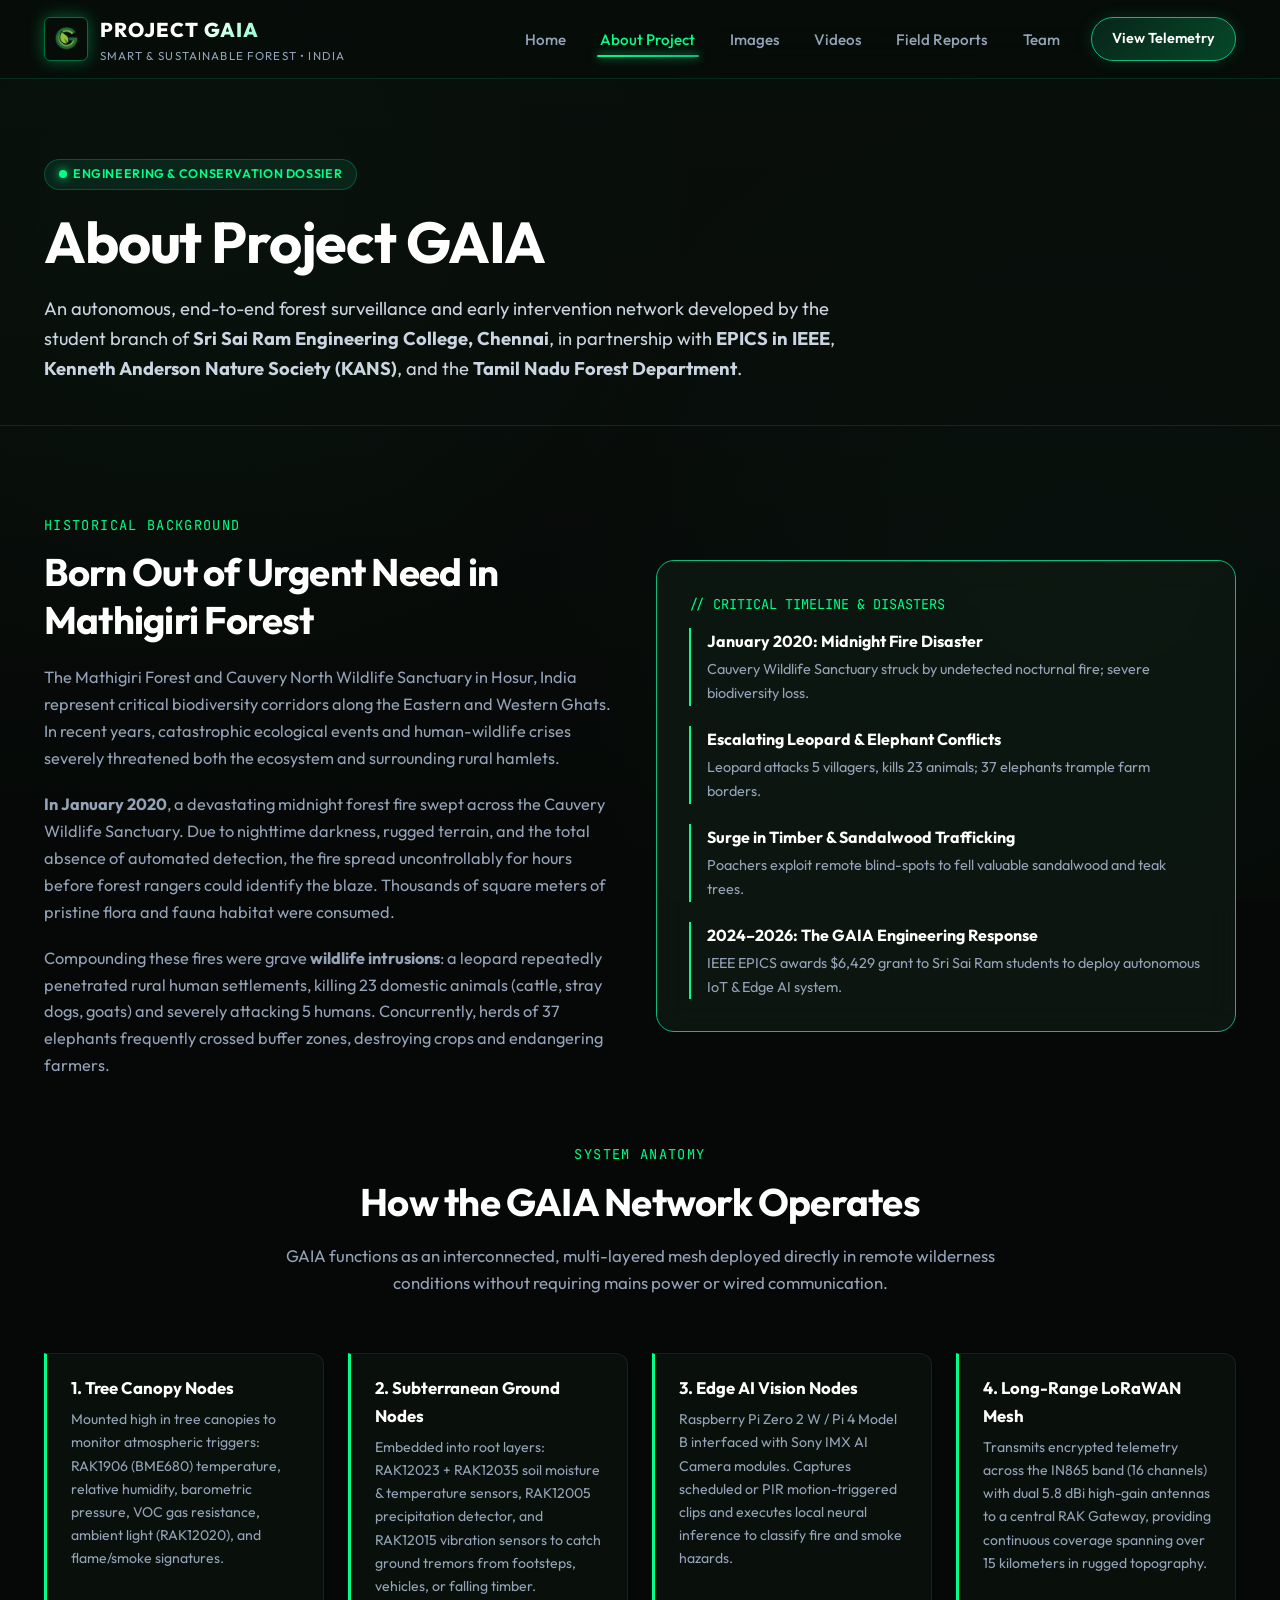
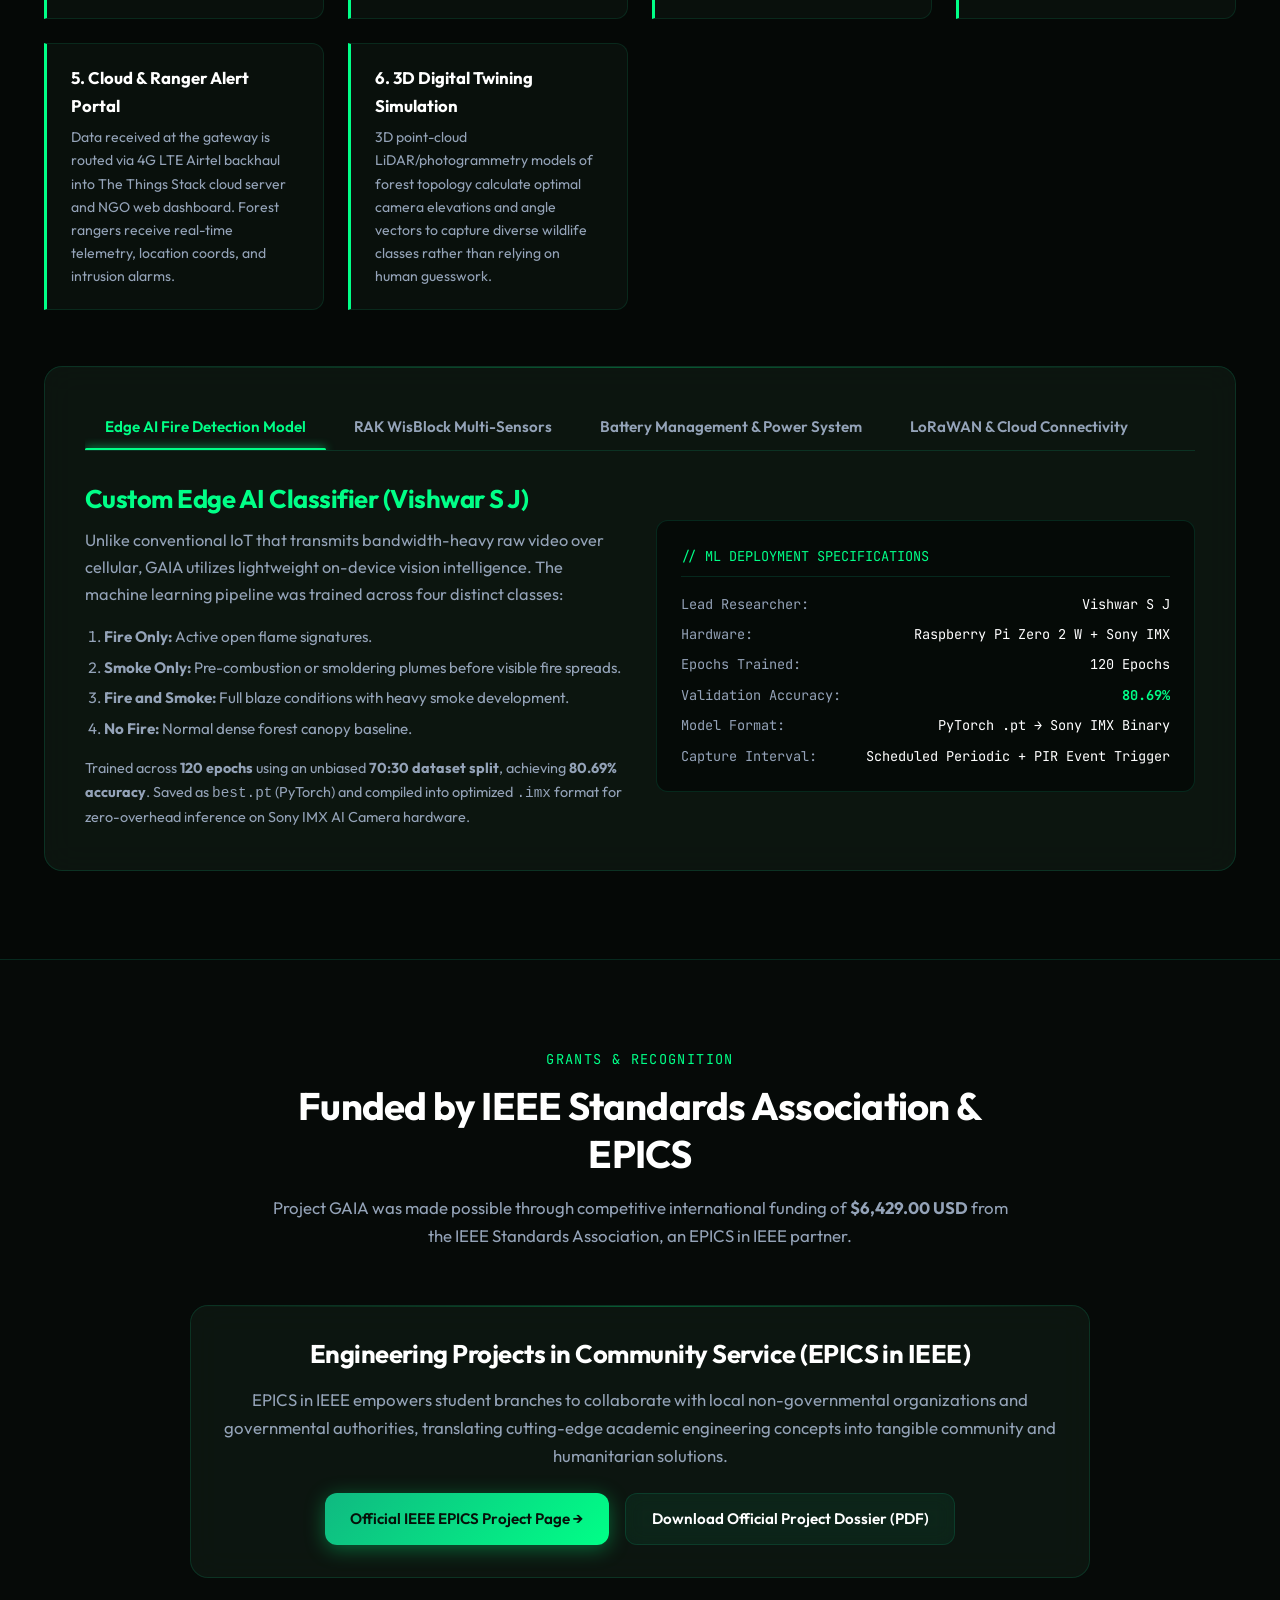
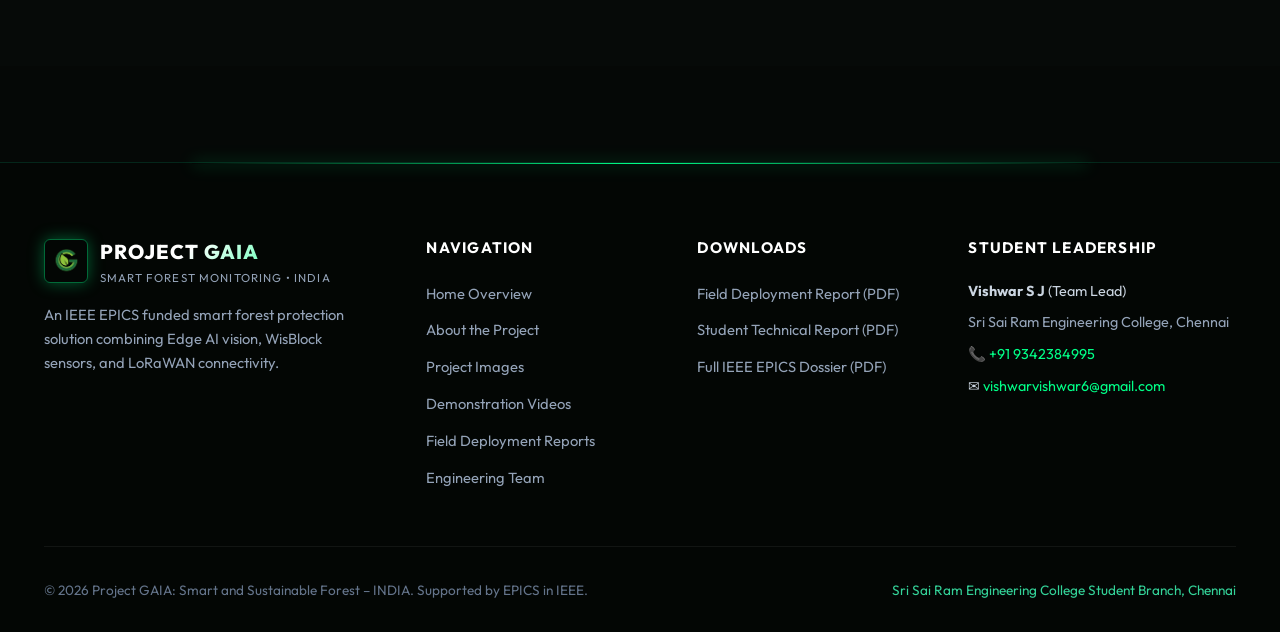
==== commit c83b7429: "fix: update transmission range to 15 km and refine real-time detection context" ====
--- a/about.html
+++ b/about.html
@@ -130,14 +130,14 @@
         <div class="spec-box">
           <div class="spec-title">3. Edge AI Vision Nodes</div>
           <div class="spec-desc">
-            Raspberry Pi Zero 2 W / Pi 4 Model B interfaced with Sony IMX AI Camera modules. Captures 15-minute scheduled or PIR motion-triggered clips and executes local neural inference to classify fire and smoke hazards.
+            Raspberry Pi Zero 2 W / Pi 4 Model B interfaced with Sony IMX AI Camera modules. Captures scheduled or PIR motion-triggered clips and executes local neural inference to classify fire and smoke hazards.
           </div>
         </div>
 
         <div class="spec-box">
           <div class="spec-title">4. Long-Range LoRaWAN Mesh</div>
           <div class="spec-desc">
-            Transmits encrypted telemetry across the IN865 band (16 channels) with dual 5.8 dBi high-gain antennas to a central RAK Gateway, providing continuous coverage spanning over 8 kilometers in rugged topography.
+            Transmits encrypted telemetry across the IN865 band (16 channels) with dual 5.8 dBi high-gain antennas to a central RAK Gateway, providing continuous coverage spanning over 15 kilometers in rugged topography.
           </div>
         </div>
 
@@ -210,7 +210,7 @@
                 </div>
                 <div style="display: flex; justify-content: space-between;">
                   <span style="color: var(--text-muted);">Capture Interval:</span>
-                  <span style="color: #ffffff;">Every 15 mins + PIR Event Trigger</span>
+                  <span style="color: #ffffff;">Scheduled Periodic + PIR Event Trigger</span>
                 </div>
               </div>
             </div>
@@ -308,7 +308,7 @@
               </p>
               <ul style="color: var(--text-muted); font-size: 0.92rem; padding-left: 1.2rem; display: flex; flex-direction: column; gap: 0.4rem; margin-bottom: 1rem;">
                 <li><strong>OTAA Activation:</strong> Over-The-Air Activation ensures end-to-end cryptographic keys for secure packet transport.</li>
-                <li><strong>High-Gain Dual Antennas:</strong> Dual 5.8 dBi omnidirectional antennas extend coverage to nearly 8 km in hilly forest terrain.</li>
+                <li><strong>High-Gain Dual Antennas:</strong> Dual 5.8 dBi omnidirectional antennas extend coverage up to 15 km in hilly forest terrain.</li>
                 <li><strong>Airtel 4G Cellular Backhaul:</strong> Forward packets from the gateway to The Things Stack cloud server for processing.</li>
                 <li><strong>Adaptive Spreading Factor:</strong> Spreading factors (SF7 through SF12) adapt dynamically to forest canopy jitter and seasonal foliage density.</li>
               </ul>
